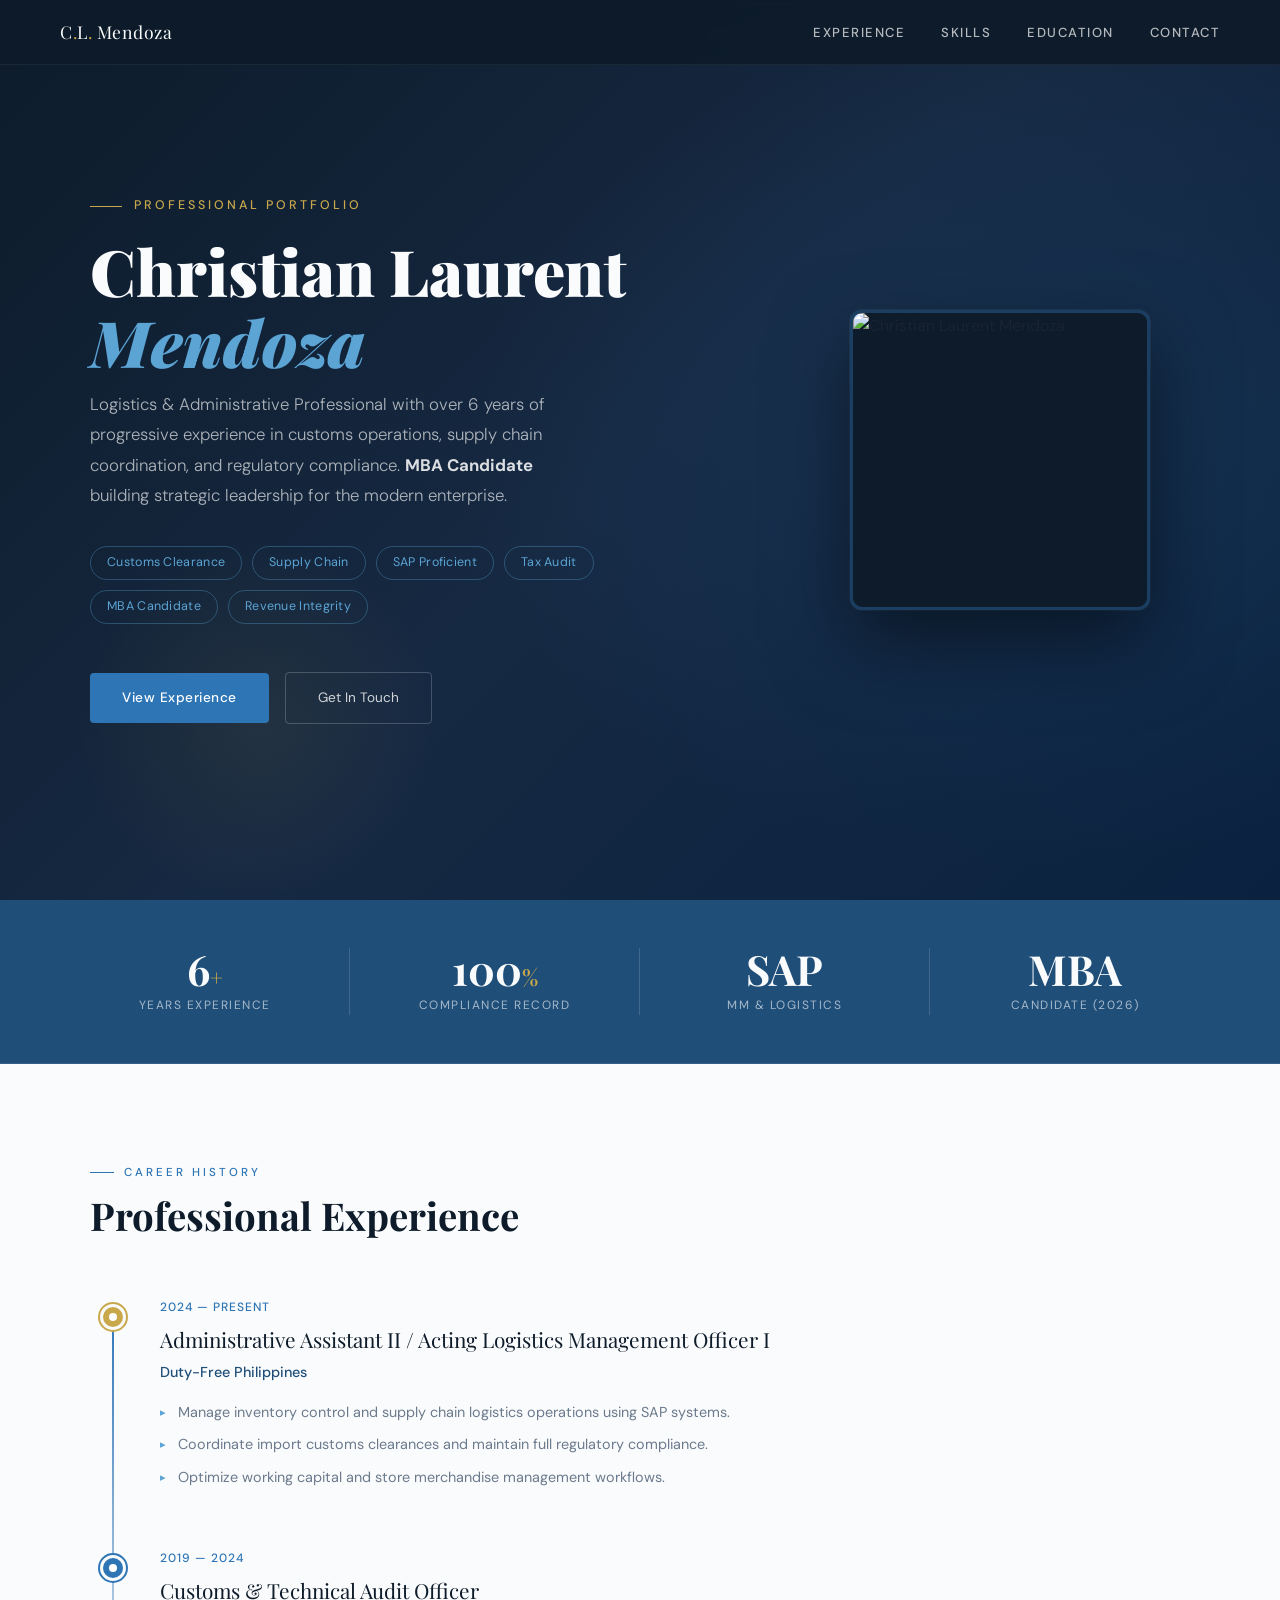
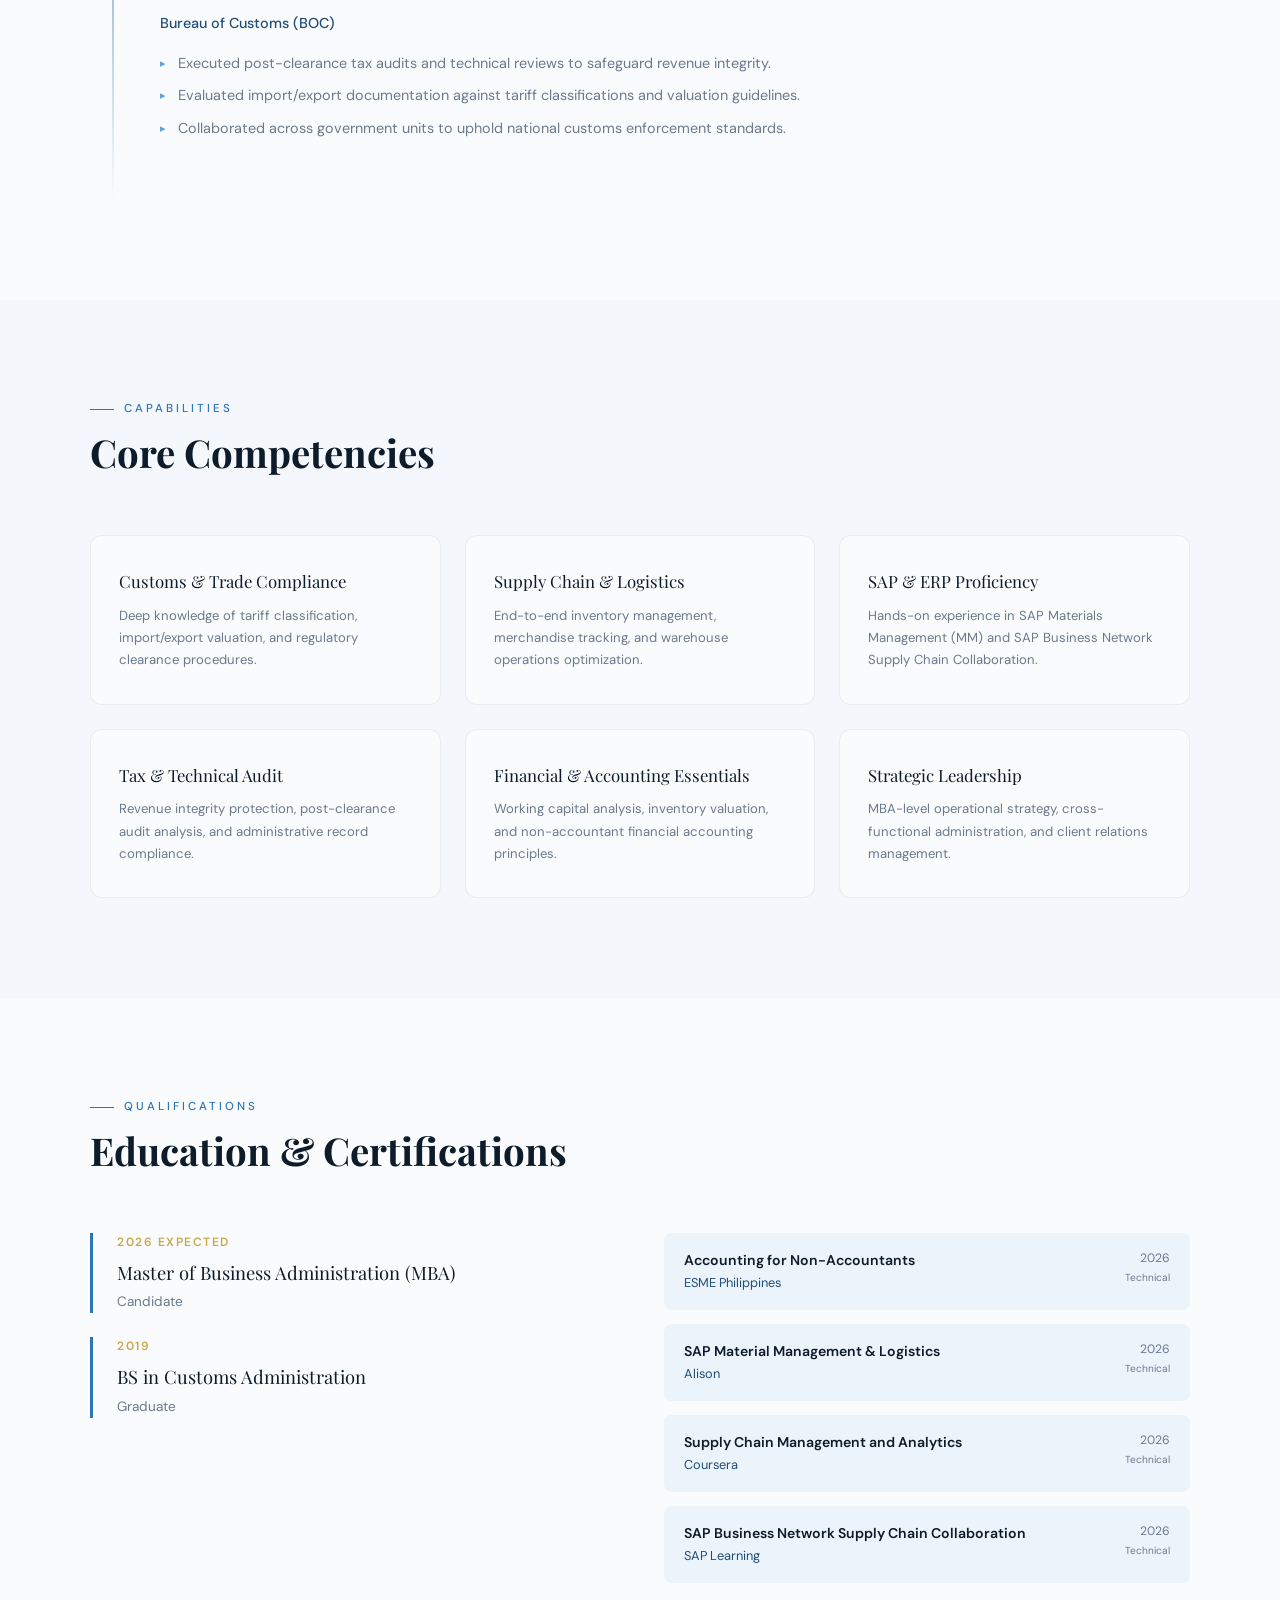
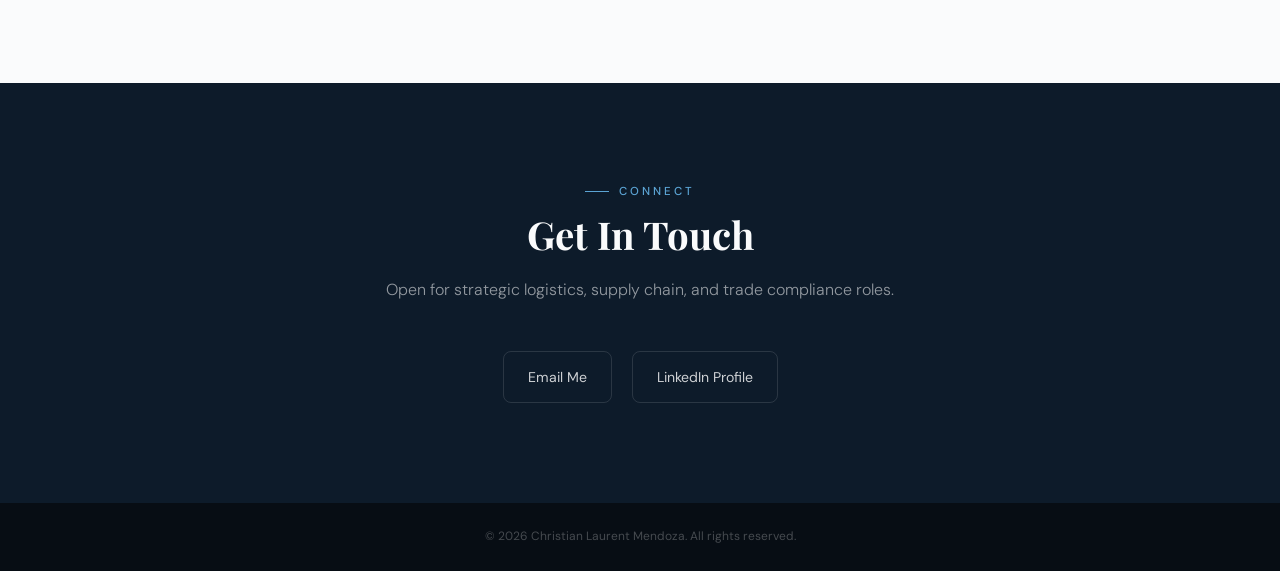
==== Christian-Laurent-Mendoza.html @ f36f8402 "Update and rename Christian Laurent Mendoza to Christian-Laurent-Mendoza.html" ====
<!DOCTYPE html>
<html lang="en">
<head>
<meta charset="UTF-8">
<meta name="viewport" content="width=device-width, initial-scale=1.0">
<title>Christian Laurent Mendoza — Portfolio</title>
<link rel="preconnect" href="https://fonts.googleapis.com">
<link href="https://fonts.googleapis.com/css2?family=Playfair+Display:ital,wght@0,400;0,700;0,900;1,400&family=DM+Sans:wght@300;400;500&display=swap" rel="stylesheet">
<style>
  *, *::before, *::after { box-sizing: border-box; margin: 0; padding: 0; }

  :root {
    --navy: #0D1B2A;
    --blue: #1F4E79;
    --accent: #2E75B6;
    --sky: #5BA4D4;
    --pale: #EBF3FB;
    --gold: #C9A84C;
    --white: #FAFBFC;
    --mid: #6B7A8D;
    --dark: #1A2332;
    --serif: 'Playfair Display', Georgia, serif;
    --sans: 'DM Sans', system-ui, sans-serif;
  }

  html { scroll-behavior: smooth; }

  body {
    font-family: var(--sans);
    background: var(--white);
    color: var(--dark);
    line-height: 1.6;
    overflow-x: hidden;
  }

  /* NAVIGATION */
  nav {
    position: fixed; top: 0; left: 0; right: 0;
    z-index: 100;
    display: flex; justify-content: space-between; align-items: center;
    padding: 18px 60px;
    background: rgba(13,27,42,0.95);
    backdrop-filter: blur(12px);
    border-bottom: 1px solid rgba(255,255,255,0.06);
  }
  .nav-logo {
    font-family: var(--serif);
    font-size: 1.1rem;
    color: var(--white);
    letter-spacing: 0.5px;
  }
  .nav-logo span { color: var(--gold); }
  .nav-links { display: flex; gap: 36px; list-style: none; }
  .nav-links a {
    color: rgba(255,255,255,0.7);
    text-decoration: none;
    font-size: 0.82rem;
    font-weight: 500;
    letter-spacing: 1.5px;
    text-transform: uppercase;
    transition: color 0.2s;
  }
  .nav-links a:hover { color: var(--sky); }

  /* HERO */
  .hero {
    min-height: 100vh;
    background: linear-gradient(135deg, var(--navy) 0%, #162942 50%, #0a2240 100%);
    display: flex; align-items: center;
    padding: 100px 60px 80px;
    position: relative;
    overflow: hidden;
  }
  .hero::before {
    content: '';
    position: absolute; inset: 0;
    background: 
      radial-gradient(ellipse 800px 600px at 80% 50%, rgba(46,117,182,0.15) 0%, transparent 70%),
      radial-gradient(circle 300px at 20% 80%, rgba(201,168,76,0.08) 0%, transparent 60%);
  }
  .hero-grid {
    display: grid;
    grid-template-columns: 1fr 380px;
    gap: 80px;
    align-items: center;
    max-width: 1100px;
    margin: 0 auto;
    position: relative;
    z-index: 1;
    width: 100%;
  }
  .hero-eyebrow {
    font-size: 0.78rem;
    font-weight: 500;
    letter-spacing: 3px;
    text-transform: uppercase;
    color: var(--gold);
    margin-bottom: 20px;
    display: flex; align-items: center; gap: 12px;
  }
  .hero-eyebrow::before {
    content: '';
    display: inline-block;
    width: 32px; height: 1px;
    background: var(--gold);
  }
  .hero h1 {
    font-family: var(--serif);
    font-size: clamp(2.6rem, 5vw, 4rem);
    font-weight: 900;
    line-height: 1.1;
    color: var(--white);
    margin-bottom: 12px;
  }
  .hero h1 em {
    font-style: italic;
    color: var(--sky);
  }
  .hero-subtitle {
    font-size: 1.05rem;
    color: rgba(255,255,255,0.65);
    margin-bottom: 36px;
    font-weight: 300;
    max-width: 480px;
    line-height: 1.8;
  }
  .hero-tags {
    display: flex; flex-wrap: wrap; gap: 10px;
    margin-bottom: 48px;
  }
  .tag {
    padding: 6px 16px;
    border: 1px solid rgba(91,164,212,0.35);
    border-radius: 100px;
    font-size: 0.78rem;
    color: var(--sky);
    font-weight: 400;
    letter-spacing: 0.3px;
  }
  .hero-cta {
    display: flex; gap: 16px; align-items: center;
  }
  .btn-primary {
    display: inline-block;
    padding: 14px 32px;
    background: var(--accent);
    color: white;
    text-decoration: none;
    font-size: 0.85rem;
    font-weight: 500;
    letter-spacing: 0.5px;
    border-radius: 4px;
    transition: background 0.2s, transform 0.2s;
  }
  .btn-primary:hover { background: var(--sky); transform: translateY(-1px); }
  .btn-ghost {
    display: inline-block;
    padding: 14px 32px;
    border: 1px solid rgba(255,255,255,0.2);
    color: rgba(255,255,255,0.8);
    text-decoration: none;
    font-size: 0.85rem;
    border-radius: 4px;
    transition: border-color 0.2s, color 0.2s;
  }
  .btn-ghost:hover { border-color: var(--sky); color: var(--sky); }

  .hero-photo-wrap { position: relative; }
  .hero-photo-frame {
    width: 300px;
    height: 300px;
    border-radius: 12px;
    overflow: hidden;
    border: 3px solid rgba(46,117,182,0.4);
    box-shadow: 0 32px 80px rgba(0,0,0,0.5), 0 0 0 1px rgba(255,255,255,0.05);
    margin: 0 auto;
    background: var(--navy);
  }
  .hero-photo-frame img {
    width: 100%; height: 100%;
    object-fit: cover;
    object-position: center top;
  }

  /* STATS STRIP */
  .stats-strip {
    background: var(--blue);
    padding: 48px 60px;
    display: grid;
    grid-template-columns: repeat(4, 1fr);
    gap: 0;
    border-bottom: 1px solid rgba(255,255,255,0.1);
  }
  .stat-item {
    text-align: center;
    padding: 0 24px;
    border-right: 1px solid rgba(255,255,255,0.15);
  }
  .stat-item:last-child { border-right: none; }
  .stat-number {
    font-family: var(--serif);
    font-size: 2.6rem;
    font-weight: 700;
    color: var(--white);
    line-height: 1;
    margin-bottom: 6px;
  }
  .stat-number span { color: var(--gold); font-size: 1.4rem; }
  .stat-label {
    font-size: 0.75rem;
    color: rgba(255,255,255,0.6);
    text-transform: uppercase;
    letter-spacing: 1.5px;
  }

  /* SECTIONS */
  section { padding: 100px 60px; }
  .section-inner { max-width: 1100px; margin: 0 auto; }
  .section-label {
    font-size: 0.72rem;
    font-weight: 500;
    letter-spacing: 3px;
    text-transform: uppercase;
    color: var(--accent);
    margin-bottom: 10px;
    display: flex; align-items: center; gap: 10px;
  }
  .section-label::before {
    content: '';
    display: inline-block;
    width: 24px; height: 1px;
    background: var(--accent);
  }
  .section-title {
    font-family: var(--serif);
    font-size: clamp(1.8rem, 3vw, 2.5rem);
    color: var(--navy);
    margin-bottom: 60px;
    line-height: 1.2;
  }

  /* EXPERIENCE TIMELINE */
  #experience { background: var(--white); }
  .timeline { position: relative; }
  .timeline::before {
    content: '';
    position: absolute;
    left: 22px; top: 8px; bottom: 0;
    width: 2px;
    background: linear-gradient(to bottom, var(--accent), transparent);
  }
  .timeline-item {
    padding-left: 70px;
    padding-bottom: 60px;
    position: relative;
  }
  .timeline-dot {
    position: absolute;
    left: 10px; top: 6px;
    width: 26px; height: 26px;
    border-radius: 50%;
    background: var(--accent);
    border: 3px solid var(--white);
    box-shadow: 0 0 0 2px var(--accent);
    display: flex; align-items: center; justify-content: center;
  }
  .timeline-dot.gold { background: var(--gold); box-shadow: 0 0 0 2px var(--gold); }
  .timeline-dot-inner {
    width: 8px; height: 8px; border-radius: 50%; background: white;
  }
  .timeline-date {
    font-size: 0.75rem;
    font-weight: 500;
    letter-spacing: 1px;
    text-transform: uppercase;
    color: var(--accent);
    margin-bottom: 6px;
  }
  .timeline-role {
    font-family: var(--serif);
    font-size: 1.3rem;
    color: var(--navy);
    margin-bottom: 4px;
  }
  .timeline-org {
    font-size: 0.9rem;
    font-weight: 500;
    color: var(--blue);
    margin-bottom: 16px;
  }
  .timeline-bullets {
    list-style: none;
    display: flex; flex-direction: column; gap: 8px;
  }
  .timeline-bullets li {
    font-size: 0.9rem;
    color: var(--mid);
    padding-left: 18px;
    position: relative;
    line-height: 1.7;
  }
  .timeline-bullets li::before {
    content: '▸';
    position: absolute; left: 0;
    color: var(--sky);
    font-size: 0.7rem;
    top: 3px;
  }
  .timeline-bullets strong { color: var(--dark); font-weight: 600; }

  /* SKILLS GRID */
  #skills { background: #F4F7FB; }
  .skills-grid {
    display: grid;
    grid-template-columns: repeat(3, 1fr);
    gap: 24px;
  }
  .skill-card {
    background: var(--white);
    border-radius: 12px;
    padding: 32px 28px;
    border: 1px solid rgba(31,78,121,0.08);
    transition: transform 0.25s, box-shadow 0.25s;
    position: relative;
    overflow: hidden;
  }
  .skill-card::before {
    content: '';
    position: absolute;
    top: 0; left: 0; right: 0;
    height: 3px;
    background: linear-gradient(to right, var(--accent), var(--sky));
    transform: scaleX(0);
    transition: transform 0.3s;
  }
  .skill-card:hover::before { transform: scaleX(1); }
  .skill-card:hover { transform: translateY(-4px); box-shadow: 0 16px 48px rgba(31,78,121,0.1); }
  .skill-title {
    font-family: var(--serif);
    font-size: 1.05rem;
    color: var(--navy);
    margin-bottom: 10px;
  }
  .skill-desc {
    font-size: 0.82rem;
    color: var(--mid);
    line-height: 1.7;
  }

  /* EDUCATION & CERTS */
  #education { background: var(--white); }
  .edu-grid {
    display: grid;
    grid-template-columns: 1fr 1fr;
    gap: 48px;
  }
  .edu-card {
    border-left: 3px solid var(--accent);
    padding-left: 24px;
    margin-bottom: 24px;
  }
  .edu-year {
    font-size: 0.75rem;
    text-transform: uppercase;
    letter-spacing: 1.5px;
    color: var(--gold);
    font-weight: 600;
    margin-bottom: 6px;
  }
  .edu-degree {
    font-family: var(--serif);
    font-size: 1.15rem;
    color: var(--navy);
    margin-bottom: 4px;
  }
  .edu-school {
    font-size: 0.85rem;
    color: var(--mid);
  }

  .certs-list {
    display: flex; flex-direction: column; gap: 14px;
  }
  .cert-item {
    display: flex; align-items: flex-start; justify-content: space-between; gap: 14px;
    padding: 16px 20px;
    background: var(--pale);
    border-radius: 8px;
  }
  .cert-info { display: flex; flex-direction: column; }
  .cert-name {
    font-size: 0.88rem;
    font-weight: 600;
    color: var(--navy);
    margin-bottom: 2px;
  }
  .cert-provider {
    font-size: 0.80rem;
    color: var(--blue);
  }
  .cert-meta {
    text-align: right;
    font-size: 0.76rem;
    color: var(--mid);
  }

  /* CONTACT */
  #contact {
    background: var(--navy);
    text-align: center;
  }
  #contact .section-title { color: var(--white); }
  #contact .section-label { color: var(--sky); justify-content: center; }
  #contact .section-label::before { background: var(--sky); }
  .contact-sub {
    font-size: 1rem;
    color: rgba(255,255,255,0.55);
    margin-top: -40px;
    margin-bottom: 48px;
    font-weight: 300;
  }
  .contact-links {
    display: flex; justify-content: center; gap: 20px; flex-wrap: wrap;
  }
  .contact-chip {
    display: flex; align-items: center; gap: 10px;
    padding: 14px 24px;
    border: 1px solid rgba(255,255,255,0.12);
    border-radius: 8px;
    color: rgba(255,255,255,0.8);
    font-size: 0.88rem;
    text-decoration: none;
    transition: border-color 0.2s, color 0.2s, background 0.2s;
  }
  .contact-chip:hover {
    border-color: var(--sky);
    color: var(--sky);
    background: rgba(91,164,212,0.06);
  }

  /* FOOTER */
  footer {
    background: #070D14;
    text-align: center;
    padding: 24px;
    font-size: 0.75rem;
    color: rgba(255,255,255,0.25);
  }

  @media (max-width: 900px) {
    nav { padding: 16px 24px; }
    .nav-links { display: none; }
    .hero { padding: 100px 24px 60px; }
    .hero-grid { grid-template-columns: 1fr; gap: 48px; }
    .hero-photo-wrap { order: -1; }
    .hero-photo-frame { width: 200px; height: 200px; }
    .stats-strip { grid-template-columns: repeat(2,1fr); padding: 40px 24px; }
    .stat-item { border-right: none; padding: 12px 0; }
    section { padding: 60px 24px; }
    .skills-grid { grid-template-columns: 1fr; }
    .edu-grid { grid-template-columns: 1fr; }
  }
</style>
</head>
<body>

<!-- NAVIGATION -->
<nav>
  <div class="nav-logo">C<span>.</span>L<span>.</span> Mendoza</div>
  <ul class="nav-links">
    <li><a href="#experience">Experience</a></li>
    <li><a href="#skills">Skills</a></li>
    <li><a href="#education">Education</a></li>
    <li><a href="#contact">Contact</a></li>
  </ul>
</nav>

<!-- HERO -->
<section class="hero">
  <div class="hero-grid">
    <div class="hero-text">
      <p class="hero-eyebrow">Professional Portfolio</p>
      <h1>Christian Laurent<br><em>Mendoza</em></h1>
      <p class="hero-subtitle">
        Logistics &amp; Administrative Professional with over 6 years of progressive experience in customs operations, supply chain coordination, and regulatory compliance. <strong style="color:rgba(255,255,255,0.85)">MBA Candidate</strong> building strategic leadership for the modern enterprise.
      </p>
      <div class="hero-tags">
        <span class="tag">Customs Clearance</span>
        <span class="tag">Supply Chain</span>
        <span class="tag">SAP Proficient</span>
        <span class="tag">Tax Audit</span>
        <span class="tag">MBA Candidate</span>
        <span class="tag">Revenue Integrity</span>
      </div>
      <div class="hero-cta">
        <a href="#experience" class="btn-primary">View Experience</a>
        <a href="#contact" class="btn-ghost">Get In Touch</a>
      </div>
    </div>
    <div class="hero-photo-wrap">
      <div class="hero-photo-frame">
        <img src="profile.jpg" alt="Christian Laurent Mendoza">
      </div>
    </div>
  </div>
</section>

<!-- STATS STRIP -->
<div class="stats-strip">
  <div class="stat-item">
    <div class="stat-number">6<span>+</span></div>
    <div class="stat-label">Years Experience</div>
  </div>
  <div class="stat-item">
    <div class="stat-number">100<span>%</span></div>
    <div class="stat-label">Compliance Record</div>
  </div>
  <div class="stat-item">
    <div class="stat-number">SAP</div>
    <div class="stat-label">MM &amp; Logistics</div>
  </div>
  <div class="stat-item">
    <div class="stat-number">MBA</div>
    <div class="stat-label">Candidate (2026)</div>
  </div>
</div>

<!-- EXPERIENCE -->
<section id="experience">
  <div class="section-inner">
    <p class="section-label">Career History</p>
    <h2 class="section-title">Professional Experience</h2>
    
    <div class="timeline">
      <div class="timeline-item">
        <div class="timeline-dot gold"><div class="timeline-dot-inner"></div></div>
        <div class="timeline-date">2024 — Present</div>
        <div class="timeline-role">Administrative Assistant II / Acting Logistics Management Officer I</div>
        <div class="timeline-org">Duty-Free Philippines</div>
        <ul class="timeline-bullets">
          <li>Manage inventory control and supply chain logistics operations using SAP systems.</li>
          <li>Coordinate import customs clearances and maintain full regulatory compliance.</li>
          <li>Optimize working capital and store merchandise management workflows.</li>
        </ul>
      </div>

      <div class="timeline-item">
        <div class="timeline-dot"><div class="timeline-dot-inner"></div></div>
        <div class="timeline-date">2019 — 2024</div>
        <div class="timeline-role">Customs &amp; Technical Audit Officer</div>
        <div class="timeline-org">Bureau of Customs (BOC)</div>
        <ul class="timeline-bullets">
          <li>Executed post-clearance tax audits and technical reviews to safeguard revenue integrity.</li>
          <li>Evaluated import/export documentation against tariff classifications and valuation guidelines.</li>
          <li>Collaborated across government units to uphold national customs enforcement standards.</li>
        </ul>
      </div>
    </div>
  </div>
</section>

<!-- SKILLS -->
<section id="skills">
  <div class="section-inner">
    <p class="section-label">Capabilities</p>
    <h2 class="section-title">Core Competencies</h2>

    <div class="skills-grid">
      <div class="skill-card">
        <div class="skill-title">Customs &amp; Trade Compliance</div>
        <div class="skill-desc">Deep knowledge of tariff classification, import/export valuation, and regulatory clearance procedures.</div>
      </div>
      <div class="skill-card">
        <div class="skill-title">Supply Chain &amp; Logistics</div>
        <div class="skill-desc">End-to-end inventory management, merchandise tracking, and warehouse operations optimization.</div>
      </div>
      <div class="skill-card">
        <div class="skill-title">SAP &amp; ERP Proficiency</div>
        <div class="skill-desc">Hands-on experience in SAP Materials Management (MM) and SAP Business Network Supply Chain Collaboration.</div>
      </div>
      <div class="skill-card">
        <div class="skill-title">Tax &amp; Technical Audit</div>
        <div class="skill-desc">Revenue integrity protection, post-clearance audit analysis, and administrative record compliance.</div>
      </div>
      <div class="skill-card">
        <div class="skill-title">Financial &amp; Accounting Essentials</div>
        <div class="skill-desc">Working capital analysis, inventory valuation, and non-accountant financial accounting principles.</div>
      </div>
      <div class="skill-card">
        <div class="skill-title">Strategic Leadership</div>
        <div class="skill-desc">MBA-level operational strategy, cross-functional administration, and client relations management.</div>
      </div>
    </div>
  </div>
</section>

<!-- EDUCATION & CERTS -->
<section id="education">
  <div class="section-inner">
    <p class="section-label">Qualifications</p>
    <h2 class="section-title">Education &amp; Certifications</h2>

    <div class="edu-grid">
      <div>
        <div class="edu-card">
          <div class="edu-year">2026 Expected</div>
          <div class="edu-degree">Master of Business Administration (MBA)</div>
          <div class="edu-school">Candidate</div>
        </div>
        <div class="edu-card">
          <div class="edu-year">2019</div>
          <div class="edu-degree">BS in Customs Administration</div>
          <div class="edu-school">Graduate</div>
        </div>
      </div>

      <div>
        <div class="certs-list">
          <div class="cert-item">
            <div class="cert-info">
              <span class="cert-name">Accounting for Non-Accountants</span>
              <span class="cert-provider">ESME Philippines</span>
            </div>
            <div class="cert-meta">
              <div>2026</div>
              <small>Technical</small>
            </div>
          </div>

          <div class="cert-item">
            <div class="cert-info">
              <span class="cert-name">SAP Material Management &amp; Logistics</span>
              <span class="cert-provider">Alison</span>
            </div>
            <div class="cert-meta">
              <div>2026</div>
              <small>Technical</small>
            </div>
          </div>

          <div class="cert-item">
            <div class="cert-info">
              <span class="cert-name">Supply Chain Management and Analytics</span>
              <span class="cert-provider">Coursera</span>
            </div>
            <div class="cert-meta">
              <div>2026</div>
              <small>Technical</small>
            </div>
          </div>

          <div class="cert-item">
            <div class="cert-info">
              <span class="cert-name">SAP Business Network Supply Chain Collaboration</span>
              <span class="cert-provider">SAP Learning</span>
            </div>
            <div class="cert-meta">
              <div>2026</div>
              <small>Technical</small>
            </div>
          </div>
        </div>
      </div>
    </div>
  </div>
</section>

<!-- CONTACT -->
<section id="contact">
  <div class="section-inner">
    <p class="section-label">Connect</p>
    <h2 class="section-title">Get In Touch</h2>
    <p class="contact-sub">Open for strategic logistics, supply chain, and trade compliance roles.</p>
    <div class="contact-links">
      <a href="mailto:contact@christianmendoza.com" class="contact-chip">Email Me</a>
      <a href="#experience" class="contact-chip">LinkedIn Profile</a>
    </div>
  </div>
</section>

<!-- FOOTER -->
<footer>
  &copy; 2026 Christian Laurent Mendoza. All rights reserved.
</footer>

</body>
</html>
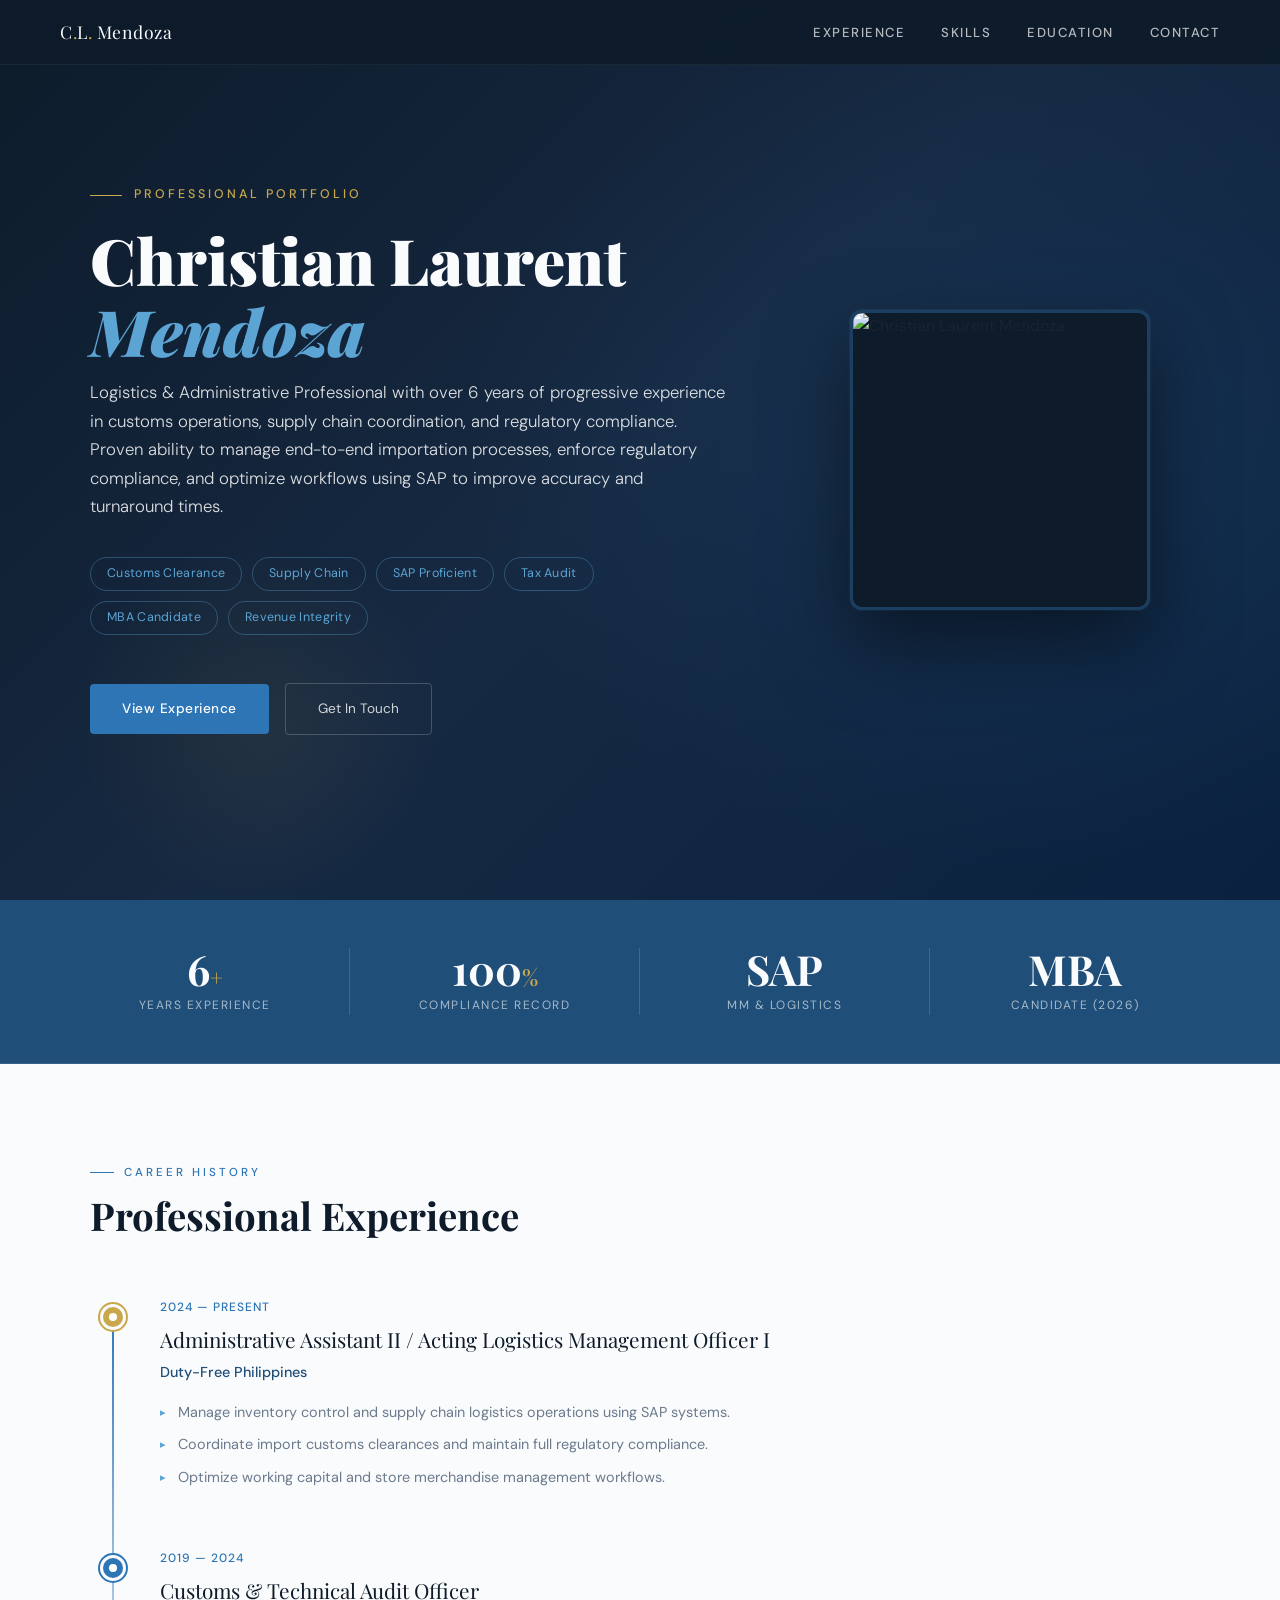
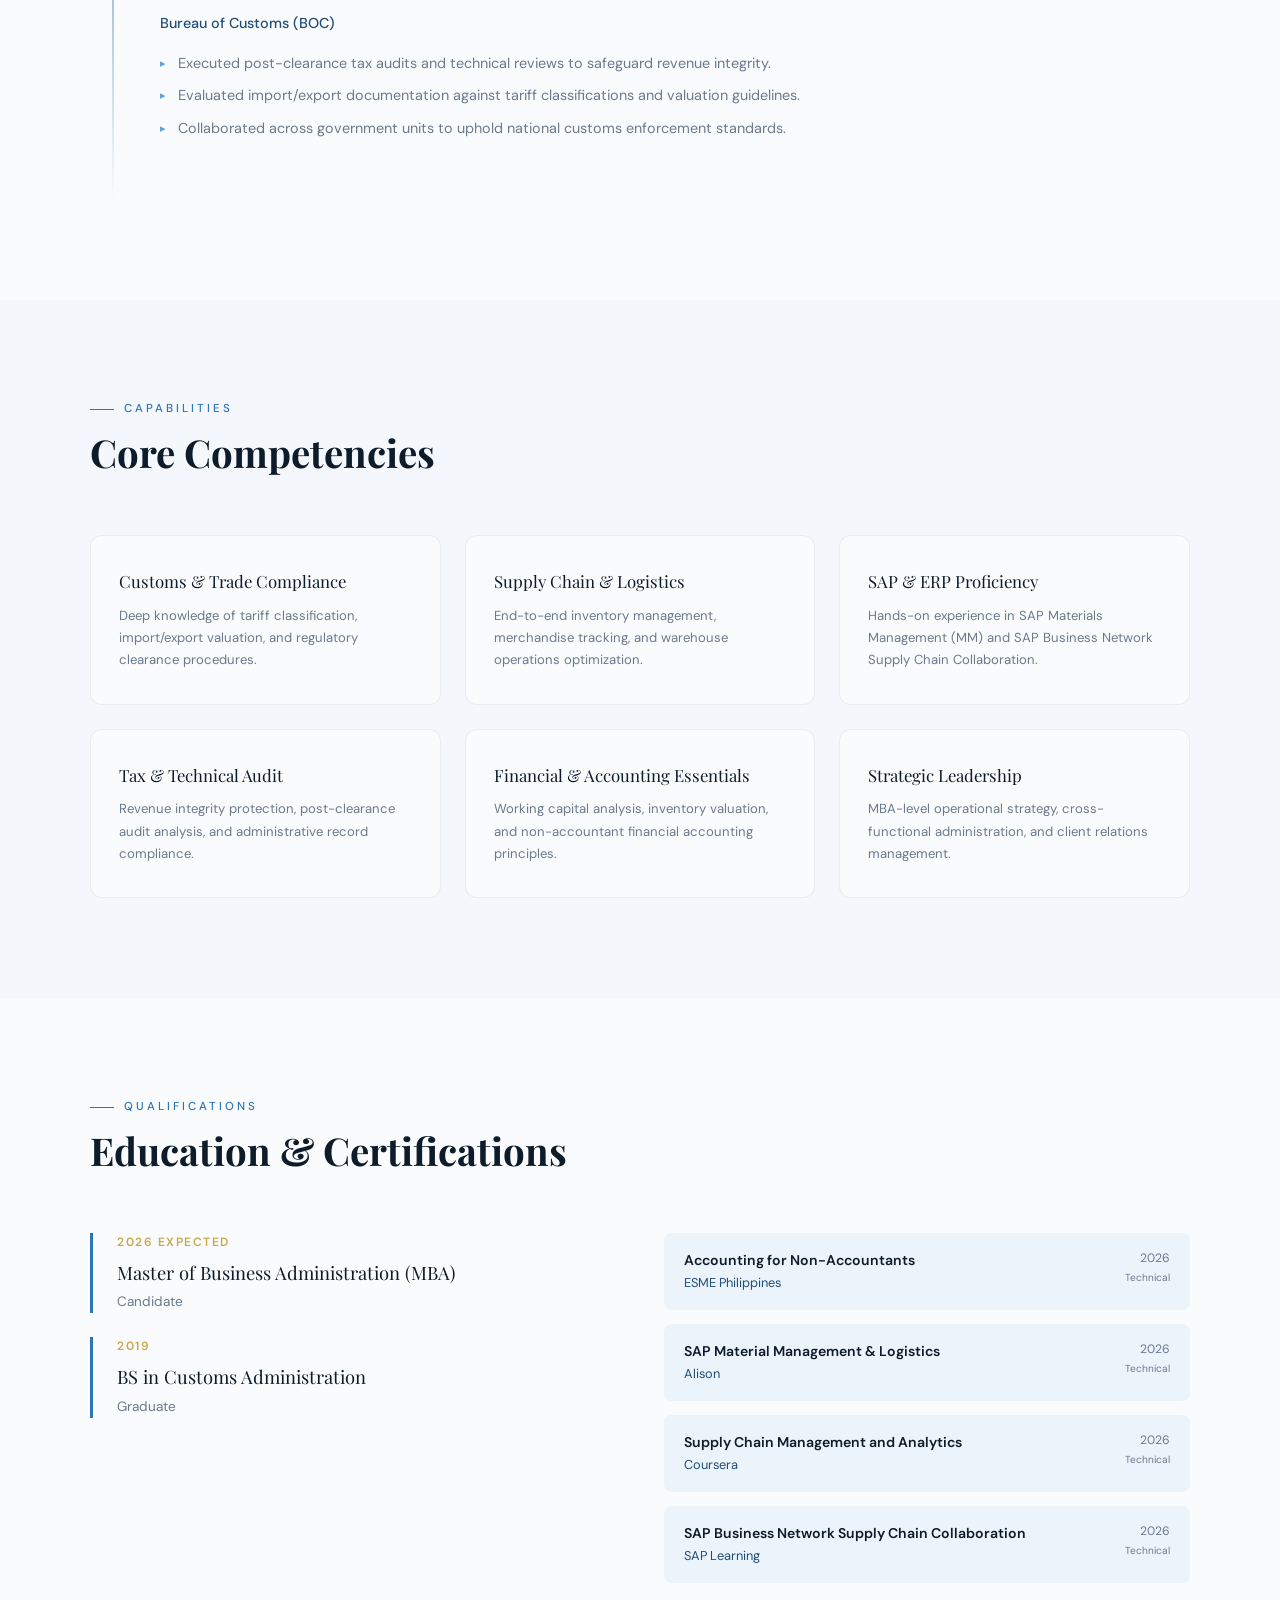
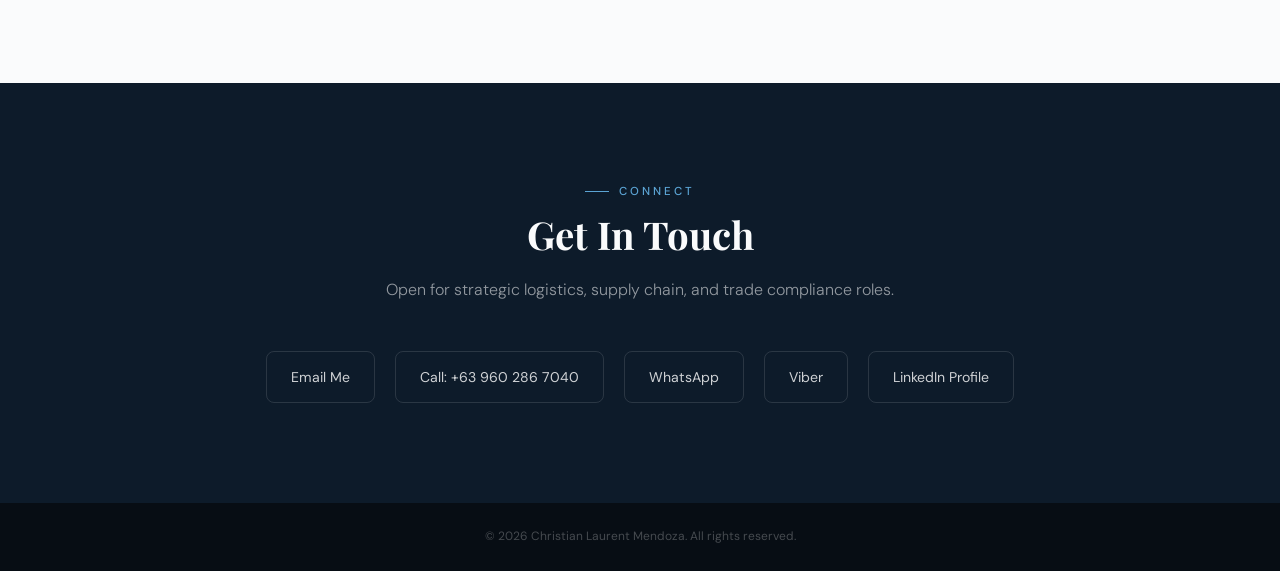
==== commit bccf71ff: "Update HTML: extract inline CSS (linked), add SEO meta tags and JSON-LD, accessibility (skip link, A" ====
--- a/Christian-Laurent-Mendoza.html
+++ b/Christian-Laurent-Mendoza.html
@@ -1,687 +1,276 @@
 <!DOCTYPE html>
 <html lang="en">
 <head>
-<meta charset="UTF-8">
-<meta name="viewport" content="width=device-width, initial-scale=1.0">
-<title>Christian Laurent Mendoza — Portfolio</title>
-<link rel="preconnect" href="https://fonts.googleapis.com">
-<link href="https://fonts.googleapis.com/css2?family=Playfair+Display:ital,wght@0,400;0,700;0,900;1,400&family=DM+Sans:wght@300;400;500&display=swap" rel="stylesheet">
-<style>
-  *, *::before, *::after { box-sizing: border-box; margin: 0; padding: 0; }
-
-  :root {
-    --navy: #0D1B2A;
-    --blue: #1F4E79;
-    --accent: #2E75B6;
-    --sky: #5BA4D4;
-    --pale: #EBF3FB;
-    --gold: #C9A84C;
-    --white: #FAFBFC;
-    --mid: #6B7A8D;
-    --dark: #1A2332;
-    --serif: 'Playfair Display', Georgia, serif;
-    --sans: 'DM Sans', system-ui, sans-serif;
+  <meta charset="UTF-8">
+  <meta name="viewport" content="width=device-width, initial-scale=1.0">
+  <title>Christian Laurent Mendoza — Portfolio</title>
+  <link rel="preconnect" href="https://fonts.googleapis.com">
+  <link href="https://fonts.googleapis.com/css2?family=Playfair+Display:ital,wght@0,400;0,700;0,900;1,400&family=DM+Sans:wght@300;400;500&display=swap" rel="stylesheet">
+
+  <!-- Primary stylesheet (extracted from inline CSS) -->
+  <link rel="stylesheet" href="assets/css/style.css">
+
+  <!-- SEO / Social -->
+  <meta name="description" content="Christian Laurent Mendoza — Logistics & Administrative Professional. MBA Candidate with experience in customs operations, supply chain coordination, SAP, and regulatory compliance.">
+  <meta property="og:title" content="Christian Laurent Mendoza — Logistics & Administrative Professional">
+  <meta property="og:description" content="MBA Candidate. Customs & trade compliance, supply chain coordination, SAP Logistics. Based in Manila.">
+  <meta property="og:type" content="profile">
+  <meta property="og:url" content="https://github.com/christianlaurent1997/Portfolio/blob/f36f8402301390bd13d2105f4208fa47b466554e/Christian-Laurent-Mendoza.html">
+  <meta name="twitter:card" content="summary">
+
+  <!-- JSON-LD structured data -->
+  <script type="application/ld+json">
+  {
+    "@context": "https://schema.org",
+    "@type": "Person",
+    "name": "Christian Laurent Mendoza",
+    "jobTitle": "Logistics & Administrative Professional; MBA Candidate",
+    "email": "christianlaurent1997@gmail.com",
+    "telephone": "+639602867040",
+    "sameAs": [
+      "https://www.linkedin.com/in/christianlaurentmendoza/"
+    ],
+    "contactPoint": [
+      {
+        "@type": "ContactPoint",
+        "telephone": "+639602867040",
+        "contactType": "customer support",
+        "areaServed": "PH"
+      }
+    ]
   }
-
-  html { scroll-behavior: smooth; }
-
-  body {
-    font-family: var(--sans);
-    background: var(--white);
-    color: var(--dark);
-    line-height: 1.6;
-    overflow-x: hidden;
-  }
-
-  /* NAVIGATION */
-  nav {
-    position: fixed; top: 0; left: 0; right: 0;
-    z-index: 100;
-    display: flex; justify-content: space-between; align-items: center;
-    padding: 18px 60px;
-    background: rgba(13,27,42,0.95);
-    backdrop-filter: blur(12px);
-    border-bottom: 1px solid rgba(255,255,255,0.06);
-  }
-  .nav-logo {
-    font-family: var(--serif);
-    font-size: 1.1rem;
-    color: var(--white);
-    letter-spacing: 0.5px;
-  }
-  .nav-logo span { color: var(--gold); }
-  .nav-links { display: flex; gap: 36px; list-style: none; }
-  .nav-links a {
-    color: rgba(255,255,255,0.7);
-    text-decoration: none;
-    font-size: 0.82rem;
-    font-weight: 500;
-    letter-spacing: 1.5px;
-    text-transform: uppercase;
-    transition: color 0.2s;
-  }
-  .nav-links a:hover { color: var(--sky); }
-
-  /* HERO */
-  .hero {
-    min-height: 100vh;
-    background: linear-gradient(135deg, var(--navy) 0%, #162942 50%, #0a2240 100%);
-    display: flex; align-items: center;
-    padding: 100px 60px 80px;
-    position: relative;
-    overflow: hidden;
-  }
-  .hero::before {
-    content: '';
-    position: absolute; inset: 0;
-    background: 
-      radial-gradient(ellipse 800px 600px at 80% 50%, rgba(46,117,182,0.15) 0%, transparent 70%),
-      radial-gradient(circle 300px at 20% 80%, rgba(201,168,76,0.08) 0%, transparent 60%);
-  }
-  .hero-grid {
-    display: grid;
-    grid-template-columns: 1fr 380px;
-    gap: 80px;
-    align-items: center;
-    max-width: 1100px;
-    margin: 0 auto;
-    position: relative;
-    z-index: 1;
-    width: 100%;
-  }
-  .hero-eyebrow {
-    font-size: 0.78rem;
-    font-weight: 500;
-    letter-spacing: 3px;
-    text-transform: uppercase;
-    color: var(--gold);
-    margin-bottom: 20px;
-    display: flex; align-items: center; gap: 12px;
-  }
-  .hero-eyebrow::before {
-    content: '';
-    display: inline-block;
-    width: 32px; height: 1px;
-    background: var(--gold);
-  }
-  .hero h1 {
-    font-family: var(--serif);
-    font-size: clamp(2.6rem, 5vw, 4rem);
-    font-weight: 900;
-    line-height: 1.1;
-    color: var(--white);
-    margin-bottom: 12px;
-  }
-  .hero h1 em {
-    font-style: italic;
-    color: var(--sky);
-  }
-  .hero-subtitle {
-    font-size: 1.05rem;
-    color: rgba(255,255,255,0.65);
-    margin-bottom: 36px;
-    font-weight: 300;
-    max-width: 480px;
-    line-height: 1.8;
-  }
-  .hero-tags {
-    display: flex; flex-wrap: wrap; gap: 10px;
-    margin-bottom: 48px;
-  }
-  .tag {
-    padding: 6px 16px;
-    border: 1px solid rgba(91,164,212,0.35);
-    border-radius: 100px;
-    font-size: 0.78rem;
-    color: var(--sky);
-    font-weight: 400;
-    letter-spacing: 0.3px;
-  }
-  .hero-cta {
-    display: flex; gap: 16px; align-items: center;
-  }
-  .btn-primary {
-    display: inline-block;
-    padding: 14px 32px;
-    background: var(--accent);
-    color: white;
-    text-decoration: none;
-    font-size: 0.85rem;
-    font-weight: 500;
-    letter-spacing: 0.5px;
-    border-radius: 4px;
-    transition: background 0.2s, transform 0.2s;
-  }
-  .btn-primary:hover { background: var(--sky); transform: translateY(-1px); }
-  .btn-ghost {
-    display: inline-block;
-    padding: 14px 32px;
-    border: 1px solid rgba(255,255,255,0.2);
-    color: rgba(255,255,255,0.8);
-    text-decoration: none;
-    font-size: 0.85rem;
-    border-radius: 4px;
-    transition: border-color 0.2s, color 0.2s;
-  }
-  .btn-ghost:hover { border-color: var(--sky); color: var(--sky); }
-
-  .hero-photo-wrap { position: relative; }
-  .hero-photo-frame {
-    width: 300px;
-    height: 300px;
-    border-radius: 12px;
-    overflow: hidden;
-    border: 3px solid rgba(46,117,182,0.4);
-    box-shadow: 0 32px 80px rgba(0,0,0,0.5), 0 0 0 1px rgba(255,255,255,0.05);
-    margin: 0 auto;
-    background: var(--navy);
-  }
-  .hero-photo-frame img {
-    width: 100%; height: 100%;
-    object-fit: cover;
-    object-position: center top;
-  }
-
-  /* STATS STRIP */
-  .stats-strip {
-    background: var(--blue);
-    padding: 48px 60px;
-    display: grid;
-    grid-template-columns: repeat(4, 1fr);
-    gap: 0;
-    border-bottom: 1px solid rgba(255,255,255,0.1);
-  }
-  .stat-item {
-    text-align: center;
-    padding: 0 24px;
-    border-right: 1px solid rgba(255,255,255,0.15);
-  }
-  .stat-item:last-child { border-right: none; }
-  .stat-number {
-    font-family: var(--serif);
-    font-size: 2.6rem;
-    font-weight: 700;
-    color: var(--white);
-    line-height: 1;
-    margin-bottom: 6px;
-  }
-  .stat-number span { color: var(--gold); font-size: 1.4rem; }
-  .stat-label {
-    font-size: 0.75rem;
-    color: rgba(255,255,255,0.6);
-    text-transform: uppercase;
-    letter-spacing: 1.5px;
-  }
-
-  /* SECTIONS */
-  section { padding: 100px 60px; }
-  .section-inner { max-width: 1100px; margin: 0 auto; }
-  .section-label {
-    font-size: 0.72rem;
-    font-weight: 500;
-    letter-spacing: 3px;
-    text-transform: uppercase;
-    color: var(--accent);
-    margin-bottom: 10px;
-    display: flex; align-items: center; gap: 10px;
-  }
-  .section-label::before {
-    content: '';
-    display: inline-block;
-    width: 24px; height: 1px;
-    background: var(--accent);
-  }
-  .section-title {
-    font-family: var(--serif);
-    font-size: clamp(1.8rem, 3vw, 2.5rem);
-    color: var(--navy);
-    margin-bottom: 60px;
-    line-height: 1.2;
-  }
-
-  /* EXPERIENCE TIMELINE */
-  #experience { background: var(--white); }
-  .timeline { position: relative; }
-  .timeline::before {
-    content: '';
-    position: absolute;
-    left: 22px; top: 8px; bottom: 0;
-    width: 2px;
-    background: linear-gradient(to bottom, var(--accent), transparent);
-  }
-  .timeline-item {
-    padding-left: 70px;
-    padding-bottom: 60px;
-    position: relative;
-  }
-  .timeline-dot {
-    position: absolute;
-    left: 10px; top: 6px;
-    width: 26px; height: 26px;
-    border-radius: 50%;
-    background: var(--accent);
-    border: 3px solid var(--white);
-    box-shadow: 0 0 0 2px var(--accent);
-    display: flex; align-items: center; justify-content: center;
-  }
-  .timeline-dot.gold { background: var(--gold); box-shadow: 0 0 0 2px var(--gold); }
-  .timeline-dot-inner {
-    width: 8px; height: 8px; border-radius: 50%; background: white;
-  }
-  .timeline-date {
-    font-size: 0.75rem;
-    font-weight: 500;
-    letter-spacing: 1px;
-    text-transform: uppercase;
-    color: var(--accent);
-    margin-bottom: 6px;
-  }
-  .timeline-role {
-    font-family: var(--serif);
-    font-size: 1.3rem;
-    color: var(--navy);
-    margin-bottom: 4px;
-  }
-  .timeline-org {
-    font-size: 0.9rem;
-    font-weight: 500;
-    color: var(--blue);
-    margin-bottom: 16px;
-  }
-  .timeline-bullets {
-    list-style: none;
-    display: flex; flex-direction: column; gap: 8px;
-  }
-  .timeline-bullets li {
-    font-size: 0.9rem;
-    color: var(--mid);
-    padding-left: 18px;
-    position: relative;
-    line-height: 1.7;
-  }
-  .timeline-bullets li::before {
-    content: '▸';
-    position: absolute; left: 0;
-    color: var(--sky);
-    font-size: 0.7rem;
-    top: 3px;
-  }
-  .timeline-bullets strong { color: var(--dark); font-weight: 600; }
-
-  /* SKILLS GRID */
-  #skills { background: #F4F7FB; }
-  .skills-grid {
-    display: grid;
-    grid-template-columns: repeat(3, 1fr);
-    gap: 24px;
-  }
-  .skill-card {
-    background: var(--white);
-    border-radius: 12px;
-    padding: 32px 28px;
-    border: 1px solid rgba(31,78,121,0.08);
-    transition: transform 0.25s, box-shadow 0.25s;
-    position: relative;
-    overflow: hidden;
-  }
-  .skill-card::before {
-    content: '';
-    position: absolute;
-    top: 0; left: 0; right: 0;
-    height: 3px;
-    background: linear-gradient(to right, var(--accent), var(--sky));
-    transform: scaleX(0);
-    transition: transform 0.3s;
-  }
-  .skill-card:hover::before { transform: scaleX(1); }
-  .skill-card:hover { transform: translateY(-4px); box-shadow: 0 16px 48px rgba(31,78,121,0.1); }
-  .skill-title {
-    font-family: var(--serif);
-    font-size: 1.05rem;
-    color: var(--navy);
-    margin-bottom: 10px;
-  }
-  .skill-desc {
-    font-size: 0.82rem;
-    color: var(--mid);
-    line-height: 1.7;
-  }
-
-  /* EDUCATION & CERTS */
-  #education { background: var(--white); }
-  .edu-grid {
-    display: grid;
-    grid-template-columns: 1fr 1fr;
-    gap: 48px;
-  }
-  .edu-card {
-    border-left: 3px solid var(--accent);
-    padding-left: 24px;
-    margin-bottom: 24px;
-  }
-  .edu-year {
-    font-size: 0.75rem;
-    text-transform: uppercase;
-    letter-spacing: 1.5px;
-    color: var(--gold);
-    font-weight: 600;
-    margin-bottom: 6px;
-  }
-  .edu-degree {
-    font-family: var(--serif);
-    font-size: 1.15rem;
-    color: var(--navy);
-    margin-bottom: 4px;
-  }
-  .edu-school {
-    font-size: 0.85rem;
-    color: var(--mid);
-  }
-
-  .certs-list {
-    display: flex; flex-direction: column; gap: 14px;
-  }
-  .cert-item {
-    display: flex; align-items: flex-start; justify-content: space-between; gap: 14px;
-    padding: 16px 20px;
-    background: var(--pale);
-    border-radius: 8px;
-  }
-  .cert-info { display: flex; flex-direction: column; }
-  .cert-name {
-    font-size: 0.88rem;
-    font-weight: 600;
-    color: var(--navy);
-    margin-bottom: 2px;
-  }
-  .cert-provider {
-    font-size: 0.80rem;
-    color: var(--blue);
-  }
-  .cert-meta {
-    text-align: right;
-    font-size: 0.76rem;
-    color: var(--mid);
-  }
-
-  /* CONTACT */
-  #contact {
-    background: var(--navy);
-    text-align: center;
-  }
-  #contact .section-title { color: var(--white); }
-  #contact .section-label { color: var(--sky); justify-content: center; }
-  #contact .section-label::before { background: var(--sky); }
-  .contact-sub {
-    font-size: 1rem;
-    color: rgba(255,255,255,0.55);
-    margin-top: -40px;
-    margin-bottom: 48px;
-    font-weight: 300;
-  }
-  .contact-links {
-    display: flex; justify-content: center; gap: 20px; flex-wrap: wrap;
-  }
-  .contact-chip {
-    display: flex; align-items: center; gap: 10px;
-    padding: 14px 24px;
-    border: 1px solid rgba(255,255,255,0.12);
-    border-radius: 8px;
-    color: rgba(255,255,255,0.8);
-    font-size: 0.88rem;
-    text-decoration: none;
-    transition: border-color 0.2s, color 0.2s, background 0.2s;
-  }
-  .contact-chip:hover {
-    border-color: var(--sky);
-    color: var(--sky);
-    background: rgba(91,164,212,0.06);
-  }
-
-  /* FOOTER */
-  footer {
-    background: #070D14;
-    text-align: center;
-    padding: 24px;
-    font-size: 0.75rem;
-    color: rgba(255,255,255,0.25);
-  }
-
-  @media (max-width: 900px) {
-    nav { padding: 16px 24px; }
-    .nav-links { display: none; }
-    .hero { padding: 100px 24px 60px; }
-    .hero-grid { grid-template-columns: 1fr; gap: 48px; }
-    .hero-photo-wrap { order: -1; }
-    .hero-photo-frame { width: 200px; height: 200px; }
-    .stats-strip { grid-template-columns: repeat(2,1fr); padding: 40px 24px; }
-    .stat-item { border-right: none; padding: 12px 0; }
-    section { padding: 60px 24px; }
-    .skills-grid { grid-template-columns: 1fr; }
-    .edu-grid { grid-template-columns: 1fr; }
-  }
-</style>
+  </script>
+
 </head>
 <body>
-
-<!-- NAVIGATION -->
-<nav>
-  <div class="nav-logo">C<span>.</span>L<span>.</span> Mendoza</div>
-  <ul class="nav-links">
-    <li><a href="#experience">Experience</a></li>
-    <li><a href="#skills">Skills</a></li>
-    <li><a href="#education">Education</a></li>
-    <li><a href="#contact">Contact</a></li>
-  </ul>
-</nav>
-
-<!-- HERO -->
-<section class="hero">
-  <div class="hero-grid">
-    <div class="hero-text">
-      <p class="hero-eyebrow">Professional Portfolio</p>
-      <h1>Christian Laurent<br><em>Mendoza</em></h1>
-      <p class="hero-subtitle">
-        Logistics &amp; Administrative Professional with over 6 years of progressive experience in customs operations, supply chain coordination, and regulatory compliance. <strong style="color:rgba(255,255,255,0.85)">MBA Candidate</strong> building strategic leadership for the modern enterprise.
-      </p>
-      <div class="hero-tags">
-        <span class="tag">Customs Clearance</span>
-        <span class="tag">Supply Chain</span>
-        <span class="tag">SAP Proficient</span>
-        <span class="tag">Tax Audit</span>
-        <span class="tag">MBA Candidate</span>
-        <span class="tag">Revenue Integrity</span>
-      </div>
-      <div class="hero-cta">
-        <a href="#experience" class="btn-primary">View Experience</a>
-        <a href="#contact" class="btn-ghost">Get In Touch</a>
-      </div>
-    </div>
-    <div class="hero-photo-wrap">
-      <div class="hero-photo-frame">
-        <img src="profile.jpg" alt="Christian Laurent Mendoza">
-      </div>
+  <a class="skip-link" href="#main-content">Skip to content</a>
+
+  <!-- NAVIGATION -->
+  <nav role="navigation" aria-label="Main navigation">
+    <div class="nav-logo">C<span>.</span>L<span>.</span> Mendoza</div>
+    <ul class="nav-links">
+      <li><a href="#experience">Experience</a></li>
+      <li><a href="#skills">Skills</a></li>
+      <li><a href="#education">Education</a></li>
+      <li><a href="#contact">Contact</a></li>
+    </ul>
+  </nav>
+
+  <!-- MAIN CONTENT -->
+  <main id="main-content" role="main">
+
+  <!-- HERO -->
+  <section class="hero" aria-label="Introduction">
+    <div class="hero-grid">
+      <div class="hero-text">
+        <p class="hero-eyebrow">Professional Portfolio</p>
+        <h1>Christian Laurent<br><em>Mendoza</em></h1>
+        <p class="hero-subtitle">
+          Logistics & Administrative Professional with over 6 years of progressive experience in customs operations, supply chain coordination, and regulatory compliance. Proven ability to manage end-to-end importation processes, enforce regulatory compliance, and optimize workflows using SAP to improve accuracy and turnaround times.
+        </p>
+        <div class="hero-tags">
+          <span class="tag">Customs Clearance</span>
+          <span class="tag">Supply Chain</span>
+          <span class="tag">SAP Proficient</span>
+          <span class="tag">Tax Audit</span>
+          <span class="tag">MBA Candidate</span>
+          <span class="tag">Revenue Integrity</span>
+        </div>
+        <div class="hero-cta">
+          <a href="#experience" class="btn-primary">View Experience</a>
+          <a href="#contact" class="btn-ghost">Get In Touch</a>
+        </div>
+      </div>
+      <div class="hero-photo-wrap">
+        <div class="hero-photo-frame">
+          <img src="profile.jpg" alt="Christian Laurent Mendoza">
+        </div>
+      </div>
+    </div>
+  </section>
+
+  <!-- STATS STRIP -->
+  <div class="stats-strip" aria-hidden="true">
+    <div class="stat-item">
+      <div class="stat-number">6<span>+</span></div>
+      <div class="stat-label">Years Experience</div>
+    </div>
+    <div class="stat-item">
+      <div class="stat-number">100<span>%</span></div>
+      <div class="stat-label">Compliance Record</div>
+    </div>
+    <div class="stat-item">
+      <div class="stat-number">SAP</div>
+      <div class="stat-label">MM &amp; Logistics</div>
+    </div>
+    <div class="stat-item">
+      <div class="stat-number">MBA</div>
+      <div class="stat-label">Candidate (2026)</div>
     </div>
   </div>
-</section>
-
-<!-- STATS STRIP -->
-<div class="stats-strip">
-  <div class="stat-item">
-    <div class="stat-number">6<span>+</span></div>
-    <div class="stat-label">Years Experience</div>
-  </div>
-  <div class="stat-item">
-    <div class="stat-number">100<span>%</span></div>
-    <div class="stat-label">Compliance Record</div>
-  </div>
-  <div class="stat-item">
-    <div class="stat-number">SAP</div>
-    <div class="stat-label">MM &amp; Logistics</div>
-  </div>
-  <div class="stat-item">
-    <div class="stat-number">MBA</div>
-    <div class="stat-label">Candidate (2026)</div>
-  </div>
-</div>
-
-<!-- EXPERIENCE -->
-<section id="experience">
-  <div class="section-inner">
-    <p class="section-label">Career History</p>
-    <h2 class="section-title">Professional Experience</h2>
-    
-    <div class="timeline">
-      <div class="timeline-item">
-        <div class="timeline-dot gold"><div class="timeline-dot-inner"></div></div>
-        <div class="timeline-date">2024 — Present</div>
-        <div class="timeline-role">Administrative Assistant II / Acting Logistics Management Officer I</div>
-        <div class="timeline-org">Duty-Free Philippines</div>
-        <ul class="timeline-bullets">
-          <li>Manage inventory control and supply chain logistics operations using SAP systems.</li>
-          <li>Coordinate import customs clearances and maintain full regulatory compliance.</li>
-          <li>Optimize working capital and store merchandise management workflows.</li>
-        </ul>
-      </div>
-
-      <div class="timeline-item">
-        <div class="timeline-dot"><div class="timeline-dot-inner"></div></div>
-        <div class="timeline-date">2019 — 2024</div>
-        <div class="timeline-role">Customs &amp; Technical Audit Officer</div>
-        <div class="timeline-org">Bureau of Customs (BOC)</div>
-        <ul class="timeline-bullets">
-          <li>Executed post-clearance tax audits and technical reviews to safeguard revenue integrity.</li>
-          <li>Evaluated import/export documentation against tariff classifications and valuation guidelines.</li>
-          <li>Collaborated across government units to uphold national customs enforcement standards.</li>
-        </ul>
-      </div>
-    </div>
-  </div>
-</section>
-
-<!-- SKILLS -->
-<section id="skills">
-  <div class="section-inner">
-    <p class="section-label">Capabilities</p>
-    <h2 class="section-title">Core Competencies</h2>
-
-    <div class="skills-grid">
-      <div class="skill-card">
-        <div class="skill-title">Customs &amp; Trade Compliance</div>
-        <div class="skill-desc">Deep knowledge of tariff classification, import/export valuation, and regulatory clearance procedures.</div>
-      </div>
-      <div class="skill-card">
-        <div class="skill-title">Supply Chain &amp; Logistics</div>
-        <div class="skill-desc">End-to-end inventory management, merchandise tracking, and warehouse operations optimization.</div>
-      </div>
-      <div class="skill-card">
-        <div class="skill-title">SAP &amp; ERP Proficiency</div>
-        <div class="skill-desc">Hands-on experience in SAP Materials Management (MM) and SAP Business Network Supply Chain Collaboration.</div>
-      </div>
-      <div class="skill-card">
-        <div class="skill-title">Tax &amp; Technical Audit</div>
-        <div class="skill-desc">Revenue integrity protection, post-clearance audit analysis, and administrative record compliance.</div>
-      </div>
-      <div class="skill-card">
-        <div class="skill-title">Financial &amp; Accounting Essentials</div>
-        <div class="skill-desc">Working capital analysis, inventory valuation, and non-accountant financial accounting principles.</div>
-      </div>
-      <div class="skill-card">
-        <div class="skill-title">Strategic Leadership</div>
-        <div class="skill-desc">MBA-level operational strategy, cross-functional administration, and client relations management.</div>
-      </div>
-    </div>
-  </div>
-</section>
-
-<!-- EDUCATION & CERTS -->
-<section id="education">
-  <div class="section-inner">
-    <p class="section-label">Qualifications</p>
-    <h2 class="section-title">Education &amp; Certifications</h2>
-
-    <div class="edu-grid">
-      <div>
-        <div class="edu-card">
-          <div class="edu-year">2026 Expected</div>
-          <div class="edu-degree">Master of Business Administration (MBA)</div>
-          <div class="edu-school">Candidate</div>
-        </div>
-        <div class="edu-card">
-          <div class="edu-year">2019</div>
-          <div class="edu-degree">BS in Customs Administration</div>
-          <div class="edu-school">Graduate</div>
-        </div>
-      </div>
-
-      <div>
-        <div class="certs-list">
-          <div class="cert-item">
-            <div class="cert-info">
-              <span class="cert-name">Accounting for Non-Accountants</span>
-              <span class="cert-provider">ESME Philippines</span>
-            </div>
-            <div class="cert-meta">
-              <div>2026</div>
-              <small>Technical</small>
-            </div>
+
+  <!-- EXPERIENCE -->
+  <section id="experience">
+    <div class="section-inner">
+      <p class="section-label">Career History</p>
+      <h2 class="section-title">Professional Experience</h2>
+      
+      <div class="timeline">
+        <div class="timeline-item">
+          <div class="timeline-dot gold"><div class="timeline-dot-inner"></div></div>
+          <div class="timeline-date">2024 — Present</div>
+          <div class="timeline-role">Administrative Assistant II / Acting Logistics Management Officer I</div>
+          <div class="timeline-org">Duty-Free Philippines</div>
+          <ul class="timeline-bullets">
+            <li>Manage inventory control and supply chain logistics operations using SAP systems.</li>
+            <li>Coordinate import customs clearances and maintain full regulatory compliance.</li>
+            <li>Optimize working capital and store merchandise management workflows.</li>
+          </ul>
+        </div>
+
+        <div class="timeline-item">
+          <div class="timeline-dot"><div class="timeline-dot-inner"></div></div>
+          <div class="timeline-date">2019 — 2024</div>
+          <div class="timeline-role">Customs &amp; Technical Audit Officer</div>
+          <div class="timeline-org">Bureau of Customs (BOC)</div>
+          <ul class="timeline-bullets">
+            <li>Executed post-clearance tax audits and technical reviews to safeguard revenue integrity.</li>
+            <li>Evaluated import/export documentation against tariff classifications and valuation guidelines.</li>
+            <li>Collaborated across government units to uphold national customs enforcement standards.</li>
+          </ul>
+        </div>
+      </div>
+    </div>
+  </section>
+
+  <!-- SKILLS -->
+  <section id="skills">
+    <div class="section-inner">
+      <p class="section-label">Capabilities</p>
+      <h2 class="section-title">Core Competencies</h2>
+
+      <div class="skills-grid">
+        <div class="skill-card">
+          <div class="skill-title">Customs &amp; Trade Compliance</div>
+          <div class="skill-desc">Deep knowledge of tariff classification, import/export valuation, and regulatory clearance procedures.</div>
+        </div>
+        <div class="skill-card">
+          <div class="skill-title">Supply Chain &amp; Logistics</div>
+          <div class="skill-desc">End-to-end inventory management, merchandise tracking, and warehouse operations optimization.</div>
+        </div>
+        <div class="skill-card">
+          <div class="skill-title">SAP &amp; ERP Proficiency</div>
+          <div class="skill-desc">Hands-on experience in SAP Materials Management (MM) and SAP Business Network Supply Chain Collaboration.</div>
+        </div>
+        <div class="skill-card">
+          <div class="skill-title">Tax &amp; Technical Audit</div>
+          <div class="skill-desc">Revenue integrity protection, post-clearance audit analysis, and administrative record compliance.</div>
+        </div>
+        <div class="skill-card">
+          <div class="skill-title">Financial &amp; Accounting Essentials</div>
+          <div class="skill-desc">Working capital analysis, inventory valuation, and non-accountant financial accounting principles.</div>
+        </div>
+        <div class="skill-card">
+          <div class="skill-title">Strategic Leadership</div>
+          <div class="skill-desc">MBA-level operational strategy, cross-functional administration, and client relations management.</div>
+        </div>
+      </div>
+    </div>
+  </section>
+
+  <!-- EDUCATION & CERTS -->
+  <section id="education">
+    <div class="section-inner">
+      <p class="section-label">Qualifications</p>
+      <h2 class="section-title">Education &amp; Certifications</h2>
+
+      <div class="edu-grid">
+        <div>
+          <div class="edu-card">
+            <div class="edu-year">2026 Expected</div>
+            <div class="edu-degree">Master of Business Administration (MBA)</div>
+            <div class="edu-school">Candidate</div>
           </div>
-
-          <div class="cert-item">
-            <div class="cert-info">
-              <span class="cert-name">SAP Material Management &amp; Logistics</span>
-              <span class="cert-provider">Alison</span>
-            </div>
-            <div class="cert-meta">
-              <div>2026</div>
-              <small>Technical</small>
-            </div>
+          <div class="edu-card">
+            <div class="edu-year">2019</div>
+            <div class="edu-degree">BS in Customs Administration</div>
+            <div class="edu-school">Graduate</div>
           </div>
-
-          <div class="cert-item">
-            <div class="cert-info">
-              <span class="cert-name">Supply Chain Management and Analytics</span>
-              <span class="cert-provider">Coursera</span>
-            </div>
-            <div class="cert-meta">
-              <div>2026</div>
-              <small>Technical</small>
+        </div>
+
+        <div>
+          <div class="certs-list">
+            <div class="cert-item">
+              <div class="cert-info">
+                <span class="cert-name">Accounting for Non-Accountants</span>
+                <span class="cert-provider">ESME Philippines</span>
+              </div>
+              <div class="cert-meta">
+                <div>2026</div>
+                <small>Technical</small>
+              </div>
+            </div>
+
+            <div class="cert-item">
+              <div class="cert-info">
+                <span class="cert-name">SAP Material Management &amp; Logistics</span>
+                <span class="cert-provider">Alison</span>
+              </div>
+              <div class="cert-meta">
+                <div>2026</div>
+                <small>Technical</small>
+              </div>
+            </div>
+
+            <div class="cert-item">
+              <div class="cert-info">
+                <span class="cert-name">Supply Chain Management and Analytics</span>
+                <span class="cert-provider">Coursera</span>
+              </div>
+              <div class="cert-meta">
+                <div>2026</div>
+                <small>Technical</small>
+              </div>
+            </div>
+
+            <div class="cert-item">
+              <div class="cert-info">
+                <span class="cert-name">SAP Business Network Supply Chain Collaboration</span>
+                <span class="cert-provider">SAP Learning</span>
+              </div>
+              <div class="cert-meta">
+                <div>2026</div>
+                <small>Technical</small>
+              </div>
             </div>
           </div>
-
-          <div class="cert-item">
-            <div class="cert-info">
-              <span class="cert-name">SAP Business Network Supply Chain Collaboration</span>
-              <span class="cert-provider">SAP Learning</span>
-            </div>
-            <div class="cert-meta">
-              <div>2026</div>
-              <small>Technical</small>
-            </div>
-          </div>
-        </div>
-      </div>
-    </div>
-  </div>
-</section>
-
-<!-- CONTACT -->
-<section id="contact">
-  <div class="section-inner">
-    <p class="section-label">Connect</p>
-    <h2 class="section-title">Get In Touch</h2>
-    <p class="contact-sub">Open for strategic logistics, supply chain, and trade compliance roles.</p>
-    <div class="contact-links">
-      <a href="mailto:contact@christianmendoza.com" class="contact-chip">Email Me</a>
-      <a href="#experience" class="contact-chip">LinkedIn Profile</a>
-    </div>
-  </div>
-</section>
-
-<!-- FOOTER -->
-<footer>
-  &copy; 2026 Christian Laurent Mendoza. All rights reserved.
-</footer>
+        </div>
+      </div>
+    </div>
+  </section>
+
+  <!-- CONTACT -->
+  <section id="contact">
+    <div class="section-inner">
+      <p class="section-label">Connect</p>
+      <h2 class="section-title">Get In Touch</h2>
+      <p class="contact-sub">Open for strategic logistics, supply chain, and trade compliance roles.</p>
+      <div class="contact-links">
+        <a href="mailto:christianlaurent1997@gmail.com" class="contact-chip" aria-label="Send email to Christian">Email Me</a>
+        <a href="tel:+639602867040" class="contact-chip" aria-label="Call Christian">Call: +63 960 286 7040</a>
+        <a href="https://wa.me/639602867040" class="contact-chip" aria-label="Message Christian on WhatsApp" target="_blank" rel="noopener">WhatsApp</a>
+        <a href="https://viber.me/639602867040" class="contact-chip" aria-label="Message Christian on Viber" target="_blank" rel="noopener">Viber</a>
+        <a href="https://www.linkedin.com/in/christianlaurentmendoza/" class="contact-chip" aria-label="View Christian's LinkedIn profile" target="_blank" rel="noopener">LinkedIn Profile</a>
+      </div>
+    </div>
+  </section>
+
+  </main>
+
+  <!-- FOOTER -->
+  <footer>
+    &copy; 2026 Christian Laurent Mendoza. All rights reserved.
+  </footer>
 
 </body>
 </html>
--- a/assets/css/style.css
+++ b/assets/css/style.css
@@ -0,0 +1,470 @@
+*, *::before, *::after { box-sizing: border-box; margin: 0; padding: 0; }
+
+:root {
+  --navy: #0D1B2A;
+  --blue: #1F4E79;
+  --accent: #2E75B6;
+  --sky: #5BA4D4;
+  --pale: #EBF3FB;
+  --gold: #C9A84C;
+  --white: #FAFBFC;
+  --mid: #6B7A8D;
+  --dark: #1A2332;
+  --serif: 'Playfair Display', Georgia, serif;
+  --sans: 'DM Sans', system-ui, sans-serif;
+}
+
+html { scroll-behavior: smooth; }
+
+body {
+  font-family: var(--sans);
+  background: var(--white);
+  color: var(--dark);
+  line-height: 1.6;
+  overflow-x: hidden;
+}
+
+/* Skip link */
+.skip-link {
+  position: absolute;
+  top: -48px;
+  left: 12px;
+  background: var(--accent);
+  color: #fff;
+  padding: 8px 12px;
+  border-radius: 4px;
+  z-index: 9999;
+  text-decoration: none;
+}
+.skip-link:focus {
+  top: 12px;
+  outline: 3px solid rgba(91,164,212,0.35);
+}
+
+/* NAVIGATION */
+nav {
+  position: fixed; top: 0; left: 0; right: 0;
+  z-index: 100;
+  display: flex; justify-content: space-between; align-items: center;
+  padding: 18px 60px;
+  background: rgba(13,27,42,0.95);
+  backdrop-filter: blur(12px);
+  border-bottom: 1px solid rgba(255,255,255,0.06);
+}
+.nav-logo {
+  font-family: var(--serif);
+  font-size: 1.1rem;
+  color: var(--white);
+  letter-spacing: 0.5px;
+}
+.nav-logo span { color: var(--gold); }
+.nav-links { display: flex; gap: 36px; list-style: none; }
+.nav-links a {
+  color: rgba(255,255,255,0.7);
+  text-decoration: none;
+  font-size: 0.82rem;
+  font-weight: 500;
+  letter-spacing: 1.5px;
+  text-transform: uppercase;
+  transition: color 0.2s;
+}
+.nav-links a:hover { color: var(--sky); }
+
+/* HERO */
+.hero {
+  min-height: 100vh;
+  background: linear-gradient(135deg, var(--navy) 0%, #162942 50%, #0a2240 100%);
+  display: flex; align-items: center;
+  padding: 100px 60px 80px;
+  position: relative;
+  overflow: hidden;
+}
+.hero::before {
+  content: '';
+  position: absolute; inset: 0;
+  background: 
+    radial-gradient(ellipse 800px 600px at 80% 50%, rgba(46,117,182,0.15) 0%, transparent 70%),
+    radial-gradient(circle 300px at 20% 80%, rgba(201,168,76,0.08) 0%, transparent 60%);
+}
+.hero-grid {
+  display: grid;
+  grid-template-columns: 1fr 380px;
+  gap: 80px;
+  align-items: center;
+  max-width: 1100px;
+  margin: 0 auto;
+  position: relative;
+  z-index: 1;
+  width: 100%;
+}
+.hero-eyebrow {
+  font-size: 0.78rem;
+  font-weight: 500;
+  letter-spacing: 3px;
+  text-transform: uppercase;
+  color: var(--gold);
+  margin-bottom: 20px;
+  display: flex; align-items: center; gap: 12px;
+}
+.hero-eyebrow::before {
+  content: '';
+  display: inline-block;
+  width: 32px; height: 1px;
+  background: var(--gold);
+}
+.hero h1 {
+  font-family: var(--serif);
+  font-size: clamp(2.6rem, 5vw, 4rem);
+  font-weight: 900;
+  line-height: 1.1;
+  color: var(--white);
+  margin-bottom: 12px;
+}
+.hero h1 em {
+  font-style: italic;
+  color: var(--sky);
+}
+.hero-subtitle {
+  font-size: 1.05rem;
+  color: rgba(255,255,255,0.85);
+  margin-bottom: 36px;
+  font-weight: 300;
+  max-width: 640px;
+  line-height: 1.7;
+}
+.hero-tags {
+  display: flex; flex-wrap: wrap; gap: 10px;
+  margin-bottom: 48px;
+}
+.tag {
+  padding: 6px 16px;
+  border: 1px solid rgba(91,164,212,0.35);
+  border-radius: 100px;
+  font-size: 0.78rem;
+  color: var(--sky);
+  font-weight: 400;
+  letter-spacing: 0.3px;
+}
+.hero-cta {
+  display: flex; gap: 16px; align-items: center;
+}
+.btn-primary {
+  display: inline-block;
+  padding: 14px 32px;
+  background: var(--accent);
+  color: white;
+  text-decoration: none;
+  font-size: 0.85rem;
+  font-weight: 500;
+  letter-spacing: 0.5px;
+  border-radius: 4px;
+  transition: background 0.2s, transform 0.2s;
+}
+.btn-primary:hover { background: var(--sky); transform: translateY(-1px); }
+.btn-ghost {
+  display: inline-block;
+  padding: 14px 32px;
+  border: 1px solid rgba(255,255,255,0.2);
+  color: rgba(255,255,255,0.8);
+  text-decoration: none;
+  font-size: 0.85rem;
+  border-radius: 4px;
+  transition: border-color 0.2s, color 0.2s;
+}
+.btn-ghost:hover { border-color: var(--sky); color: var(--sky); }
+
+.hero-photo-wrap { position: relative; }
+.hero-photo-frame {
+  width: 300px;
+  height: 300px;
+  border-radius: 12px;
+  overflow: hidden;
+  border: 3px solid rgba(46,117,182,0.4);
+  box-shadow: 0 32px 80px rgba(0,0,0,0.5), 0 0 0 1px rgba(255,255,255,0.05);
+  margin: 0 auto;
+  background: var(--navy);
+}
+.hero-photo-frame img {
+  width: 100%; height: 100%;
+  object-fit: cover;
+  object-position: center top;
+}
+
+/* STATS STRIP */
+.stats-strip {
+  background: var(--blue);
+  padding: 48px 60px;
+  display: grid;
+  grid-template-columns: repeat(4, 1fr);
+  gap: 0;
+  border-bottom: 1px solid rgba(255,255,255,0.1);
+}
+.stat-item {
+  text-align: center;
+  padding: 0 24px;
+  border-right: 1px solid rgba(255,255,255,0.15);
+}
+.stat-item:last-child { border-right: none; }
+.stat-number {
+  font-family: var(--serif);
+  font-size: 2.6rem;
+  font-weight: 700;
+  color: var(--white);
+  line-height: 1;
+  margin-bottom: 6px;
+}
+.stat-number span { color: var(--gold); font-size: 1.4rem; }
+.stat-label {
+  font-size: 0.75rem;
+  color: rgba(255,255,255,0.6);
+  text-transform: uppercase;
+  letter-spacing: 1.5px;
+}
+
+/* SECTIONS */
+section { padding: 100px 60px; }
+.section-inner { max-width: 1100px; margin: 0 auto; }
+.section-label {
+  font-size: 0.72rem;
+  font-weight: 500;
+  letter-spacing: 3px;
+  text-transform: uppercase;
+  color: var(--accent);
+  margin-bottom: 10px;
+  display: flex; align-items: center; gap: 10px;
+}
+.section-label::before {
+  content: '';
+  display: inline-block;
+  width: 24px; height: 1px;
+  background: var(--accent);
+}
+.section-title {
+  font-family: var(--serif);
+  font-size: clamp(1.8rem, 3vw, 2.5rem);
+  color: var(--navy);
+  margin-bottom: 60px;
+  line-height: 1.2;
+}
+
+/* EXPERIENCE TIMELINE */
+#experience { background: var(--white); }
+.timeline { position: relative; }
+.timeline::before {
+  content: '';
+  position: absolute;
+  left: 22px; top: 8px; bottom: 0;
+  width: 2px;
+  background: linear-gradient(to bottom, var(--accent), transparent);
+}
+.timeline-item {
+  padding-left: 70px;
+  padding-bottom: 60px;
+  position: relative;
+}
+.timeline-dot {
+  position: absolute;
+  left: 10px; top: 6px;
+  width: 26px; height: 26px;
+  border-radius: 50%;
+  background: var(--accent);
+  border: 3px solid var(--white);
+  box-shadow: 0 0 0 2px var(--accent);
+  display: flex; align-items: center; justify-content: center;
+}
+.timeline-dot.gold { background: var(--gold); box-shadow: 0 0 0 2px var(--gold); }
+.timeline-dot-inner {
+  width: 8px; height: 8px; border-radius: 50%; background: white;
+}
+.timeline-date {
+  font-size: 0.75rem;
+  font-weight: 500;
+  letter-spacing: 1px;
+  text-transform: uppercase;
+  color: var(--accent);
+  margin-bottom: 6px;
+}
+.timeline-role {
+  font-family: var(--serif);
+  font-size: 1.3rem;
+  color: var(--navy);
+  margin-bottom: 4px;
+}
+.timeline-org {
+  font-size: 0.9rem;
+  font-weight: 500;
+  color: var(--blue);
+  margin-bottom: 16px;
+}
+.timeline-bullets {
+  list-style: none;
+  display: flex; flex-direction: column; gap: 8px;
+}
+.timeline-bullets li {
+  font-size: 0.9rem;
+  color: var(--mid);
+  padding-left: 18px;
+  position: relative;
+  line-height: 1.7;
+}
+.timeline-bullets li::before {
+  content: '▸';
+  position: absolute; left: 0;
+  color: var(--sky);
+  font-size: 0.7rem;
+  top: 3px;
+}
+.timeline-bullets strong { color: var(--dark); font-weight: 600; }
+
+/* SKILLS GRID */
+#skills { background: #F4F7FB; }
+.skills-grid {
+  display: grid;
+  grid-template-columns: repeat(3, 1fr);
+  gap: 24px;
+}
+.skill-card {
+  background: var(--white);
+  border-radius: 12px;
+  padding: 32px 28px;
+  border: 1px solid rgba(31,78,121,0.08);
+  transition: transform 0.25s, box-shadow 0.25s;
+  position: relative;
+  overflow: hidden;
+}
+.skill-card::before {
+  content: '';
+  position: absolute;
+  top: 0; left: 0; right: 0;
+  height: 3px;
+  background: linear-gradient(to right, var(--accent), var(--sky));
+  transform: scaleX(0);
+  transition: transform 0.3s;
+}
+.skill-card:hover::before { transform: scaleX(1); }
+.skill-card:hover { transform: translateY(-4px); box-shadow: 0 16px 48px rgba(31,78,121,0.1); }
+.skill-title {
+  font-family: var(--serif);
+  font-size: 1.05rem;
+  color: var(--navy);
+  margin-bottom: 10px;
+}
+.skill-desc {
+  font-size: 0.82rem;
+  color: var(--mid);
+  line-height: 1.7;
+}
+
+/* EDUCATION & CERTS */
+#education { background: var(--white); }
+.edu-grid {
+  display: grid;
+  grid-template-columns: 1fr 1fr;
+  gap: 48px;
+}
+.edu-card {
+  border-left: 3px solid var(--accent);
+  padding-left: 24px;
+  margin-bottom: 24px;
+}
+.edu-year {
+  font-size: 0.75rem;
+  text-transform: uppercase;
+  letter-spacing: 1.5px;
+  color: var(--gold);
+  font-weight: 600;
+  margin-bottom: 6px;
+}
+.edu-degree {
+  font-family: var(--serif);
+  font-size: 1.15rem;
+  color: var(--navy);
+  margin-bottom: 4px;
+}
+.edu-school {
+  font-size: 0.85rem;
+  color: var(--mid);
+}
+
+.certs-list {
+  display: flex; flex-direction: column; gap: 14px;
+}
+.cert-item {
+  display: flex; align-items: flex-start; justify-content: space-between; gap: 14px;
+  padding: 16px 20px;
+  background: var(--pale);
+  border-radius: 8px;
+}
+.cert-info { display: flex; flex-direction: column; }
+.cert-name {
+  font-size: 0.88rem;
+  font-weight: 600;
+  color: var(--navy);
+  margin-bottom: 2px;
+}
+.cert-provider {
+  font-size: 0.80rem;
+  color: var(--blue);
+}
+.cert-meta {
+  text-align: right;
+  font-size: 0.76rem;
+  color: var(--mid);
+}
+
+/* CONTACT */
+#contact {
+  background: var(--navy);
+  text-align: center;
+}
+#contact .section-title { color: var(--white); }
+#contact .section-label { color: var(--sky); justify-content: center; }
+#contact .section-label::before { background: var(--sky); }
+.contact-sub {
+  font-size: 1rem;
+  color: rgba(255,255,255,0.55);
+  margin-top: -40px;
+  margin-bottom: 48px;
+  font-weight: 300;
+}
+.contact-links {
+  display: flex; justify-content: center; gap: 20px; flex-wrap: wrap;
+}
+.contact-chip {
+  display: flex; align-items: center; gap: 10px;
+  padding: 14px 24px;
+  border: 1px solid rgba(255,255,255,0.12);
+  border-radius: 8px;
+  color: rgba(255,255,255,0.8);
+  font-size: 0.88rem;
+  text-decoration: none;
+  transition: border-color 0.2s, color 0.2s, background 0.2s;
+}
+.contact-chip:hover {
+  border-color: var(--sky);
+  color: var(--sky);
+  background: rgba(91,164,212,0.06);
+}
+
+/* FOOTER */
+footer {
+  background: #070D14;
+  text-align: center;
+  padding: 24px;
+  font-size: 0.75rem;
+  color: rgba(255,255,255,0.25);
+}
+
+@media (max-width: 900px) {
+  nav { padding: 16px 24px; }
+  .nav-links { display: none; }
+  .hero { padding: 100px 24px 60px; }
+  .hero-grid { grid-template-columns: 1fr; gap: 48px; }
+  .hero-photo-wrap { order: -1; }
+  .hero-photo-frame { width: 200px; height: 200px; }
+  .stats-strip { grid-template-columns: repeat(2,1fr); padding: 40px 24px; }
+  .stat-item { border-right: none; padding: 12px 0; }
+  section { padding: 60px 24px; }
+  .skills-grid { grid-template-columns: 1fr; }
+  .edu-grid { grid-template-columns: 1fr; }
+}
